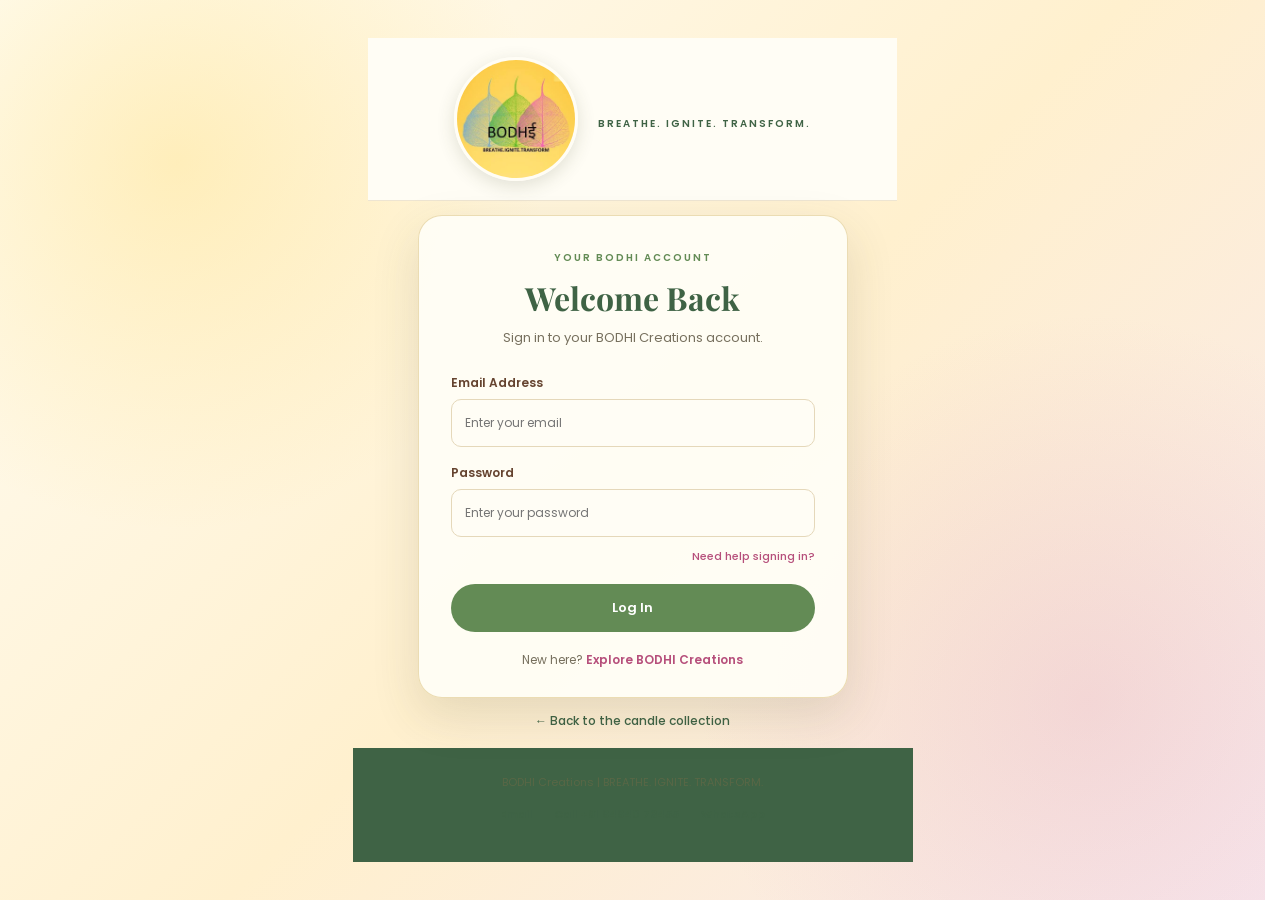
==== login.html @ fb5ff4d8 "Add BODHI Creations storefront" ====
<!DOCTYPE html>
<html lang="en">
<head>
<meta charset="UTF-8">
<meta name="viewport" content="width=device-width, initial-scale=1.0">
<title>BODHI Creations | Login</title>

<link rel="preconnect" href="https://fonts.googleapis.com">
<link rel="preconnect" href="https://fonts.gstatic.com" crossorigin>
<link href="https://fonts.googleapis.com/css2?family=Poppins:wght@400;500;600;700&family=Playfair+Display:wght@500;600;700&display=swap" rel="stylesheet">

<link rel="stylesheet" href="styles.css">
</head>

<body class="login-page">

<header class="login-header">
    <a href="index.html" class="login-brand">
        <img class="login-logo" src="media/bodhi-logo.jpeg" alt="BODHI Creations">
    </a>
    <p class="tagline">BREATHE. IGNITE. TRANSFORM.</p>
</header>

<main class="login-main">
    <form class="account-form" action="#" method="post">
        <span class="login-kicker">YOUR BODHI ACCOUNT</span>
        <h2>Welcome Back</h2>
        <p class="subtitle">Sign in to your BODHI Creations account.</p>

        <label for="email">Email Address</label>
        <input
            type="email"
            id="email"
            name="email"
            autocomplete="username"
            placeholder="Enter your email"
            required
        >

        <label for="password">Password</label>
        <input
            type="password"
            id="password"
            name="password"
            autocomplete="current-password"
            placeholder="Enter your password"
            required
        >

        <a class="forgot" href="mailto:bodhicreations333@gmail.com?subject=Password%20help">
            Need help signing in?
        </a>

        <button type="submit" class="submit-button">Log In</button>

        <p class="switch">
            New here? <a href="index.html#shop">Explore BODHI Creations</a>
        </p>
    </form>
    <a class="back-to-shop" href="index.html#shop">← Back to the candle collection</a>
</main>

<footer>
    <span>BODHI Creations | BREATHE. IGNITE. TRANSFORM.</span>
    <div class="footer-contact" aria-label="Contact BODHI Creations">
        <a href="mailto:bodhicreations333@gmail.com">Email</a>
        <a href="tel:+918484073455">Call +91 84840 73455</a>
        <a href="https://wa.me/918484073455" target="_blank" rel="noopener">WhatsApp</a>
    </div>
</footer>

</body>
</html>
---- styles.css ----
:root {
    --gold: #ffda68;
    --gold-light: #fff0b8;
    --green: #638b55;
    --green-dark: #3f6345;
    --pink: #d98eaa;
    --pink-light: #f8e2eb;
    --cream: #fffdf5;
    --brown: #65432f;
    --text: #263b2b;
}

* { box-sizing: border-box; }

html {
    scroll-behavior: smooth;
    scrollbar-gutter: stable;
}

body {
    margin: 0;
    background: #fffdf8;
    color: var(--text);
    font-family: 'Poppins', sans-serif;
}

a {
    color: inherit;
    text-decoration: none;
}

.announcement {
    background: var(--green-dark);
    color: white;
    text-align: center;
    padding: 9px;
    font-size: 10px;
    letter-spacing: 2px;
}

.announcement { animation: slide-down 0.55s ease-out both; }
header { animation: fade-up 0.65s ease-out both; }
.hero > div:first-child { animation: fade-up 0.7s 0.08s ease-out both; }
.hero-image { animation: fade-up 0.75s 0.18s ease-out both; }

header {
    background: var(--cream);
    padding: 19px 7%;
    display: flex;
    align-items: center;
    justify-content: space-between;
    gap: 20px;
    border-bottom: 1px solid #eee5d2;
}

.brand h1 {
    font-family: 'Playfair Display', serif;
    font-size: 29px;
    margin: 0;
}

.brand-logo {
    display: block;
    width: 104px;
    height: 104px;
    max-width: 32vw;
    object-fit: cover;
    object-position: center;
    border: 3px solid #fffdf5;
    border-radius: 50%;
    box-shadow: 0 3px 12px rgba(69, 73, 44, 0.16);
}

.brand {
    display: flex;
    align-items: center;
    gap: 13px;
}

.brand p {
    font-size: 10px;
    letter-spacing: 1.7px;
    color: var(--green);
    margin: 0;
}

.cart-count {
    padding: 8px 14px;
    border: 1px solid #e6d5a3;
    border-radius: 999px;
    background: var(--cream);
    color: var(--green-dark);
    font-family: inherit;
    font-size: 12px;
    white-space: nowrap;
    cursor: pointer;
    transition: background 0.2s ease, transform 0.2s ease;
}

.cart-count:hover { background: var(--gold-light); transform: translateY(-1px); }

nav {
    display: flex;
    align-items: center;
    gap: 24px;
    font-size: 13px;
}

nav a:hover { color: var(--pink); }

.account-link {
    border: 1px solid var(--green);
    border-radius: 30px;
    padding: 9px 17px;
}

.hero {
    display: grid;
    grid-template-columns: 1fr 1fr;
    align-items: center;
    gap: 35px;
    padding: 55px 8%;
    background: linear-gradient(120deg, #fff1bd, #f9e5e9);
}

.eyebrow {
    color: var(--green);
    font-size: 11px;
    font-weight: 600;
    letter-spacing: 2px;
}

.hero h2 {
    font-family: 'Playfair Display', serif;
    font-size: clamp(36px, 4vw, 53px);
    line-height: 1.15;
    margin: 15px 0;
}

.hero h2 span { color: #b76d83; }

.hero p {
    max-width: 440px;
    font-size: 13px;
    line-height: 1.9;
    color: #665a49;
}

.primary-button {
    display: inline-block;
    background: var(--green);
    color: white;
    padding: 12px 23px;
    border-radius: 5px;
    margin-top: 12px;
    font-size: 12px;
}

.primary-button:hover { background: var(--green-dark); }

.hero-image {
    min-height: 280px;
    background: radial-gradient(circle, #fffdf5, #e8c9a9);
    border-radius: 48% 48% 12px 12px;
    display: flex;
    justify-content: center;
    align-items: center;
    overflow: hidden;
}

.hero-image img {
    width: 100%;
    height: 300px;
    object-fit: cover;
}

.hero-placeholder { font-size: 100px; }

.benefits {
    display: flex;
    justify-content: center;
    flex-wrap: wrap;
    gap: 30px;
    padding: 17px;
    background: white;
    border-bottom: 1px solid #eee5d2;
    color: var(--brown);
    font-size: 11px;
}

.shop { padding: 48px 7%; }

.section-title { text-align: center; }

.section-title h2 {
    font-family: 'Playfair Display', serif;
    font-size: 34px;
    margin: 0 0 8px;
}

.section-title p {
    font-size: 12px;
    color: #827564;
    margin: 0 0 28px;
}

.filters {
    display: grid;
    grid-template-columns: 1.5fr 1fr 1fr 1fr auto;
    align-items: end;
    gap: 12px;
    max-width: 1150px;
    margin: 0 auto 25px;
    padding: 17px;
    background: var(--cream);
    border: 1px solid #eee2c5;
    border-radius: 12px;
}

.filter-group label {
    display: block;
    font-size: 11px;
    font-weight: 600;
    color: var(--brown);
    margin-bottom: 6px;
}

.filter-group input,
.filter-group select {
    width: 100%;
    height: 39px;
    padding: 8px;
    border: 1px solid #e0d5b9;
    border-radius: 6px;
    background: white;
    font-family: inherit;
    font-size: 12px;
}

.reset-button {
    height: 39px;
    padding: 0 14px;
    background: transparent;
    border: 1px solid var(--green);
    border-radius: 6px;
    color: var(--green-dark);
    cursor: pointer;
    font-family: inherit;
}

.reset-button:hover {
    background: var(--green);
    color: white;
}

.results {
    max-width: 1150px;
    margin: 0 auto 14px;
    font-size: 12px;
    color: #827564;
}

.product-grid {
    display: grid;
    grid-template-columns: repeat(4, minmax(0, 1fr));
    gap: 22px;
}

.product-card {
    min-width: 0;
    overflow: hidden;
    background: white;
    border: 1px solid #eee7da;
    border-radius: 10px;
    animation: fade-up 0.55s ease-out both;
    transition: transform .25s ease, box-shadow .25s ease;
}

.product-card:nth-child(2) { animation-delay: 0.06s; }
.product-card:nth-child(3) { animation-delay: 0.12s; }
.product-card:nth-child(4) { animation-delay: 0.18s; }
.product-card:nth-child(5) { animation-delay: 0.24s; }
.product-card:nth-child(6) { animation-delay: 0.30s; }
.product-card:nth-child(7) { animation-delay: 0.36s; }

.product-card:hover {
    transform: translateY(-3px);
    box-shadow: 0 8px 22px #3d4a3215;
}

.product-card[hidden] { display: none; }

.product-image {
    height: 205px;
    background: linear-gradient(135deg, #f8ebd3, #f5dce4);
    display: flex;
    align-items: center;
    justify-content: center;
    overflow: hidden;
}

.product-image img {
    width: 100%;
    height: 100%;
    object-fit: cover;
}

.candle-placeholder { font-size: 65px; }

.product-info { padding: 16px; }

.fragrance-tag {
    display: inline-block;
    padding: 4px 9px;
    border-radius: 20px;
    background: #edf3e8;
    color: var(--green-dark);
    font-size: 10px;
}

.product-info h3 {
    font-family: 'Playfair Display', serif;
    font-size: 19px;
    margin: 11px 0 6px;
}

.product-info p {
    font-size: 11px;
    line-height: 1.7;
    color: #827564;
    min-height: 38px;
    margin: 0 0 12px;
}

.product-bottom {
    display: flex;
    justify-content: space-between;
    align-items: center;
    gap: 8px;
}

.price {
    font-size: 16px;
    font-weight: 600;
}

.enquire-button {
    padding: 9px 12px;
    border: none;
    border-radius: 5px;
    background: var(--green);
    color: white;
    font-family: inherit;
    font-size: 11px;
    cursor: pointer;
}

.enquire-button:hover { background: var(--green-dark); }

.modal-open { overflow: hidden; }

.modal-backdrop {
    position: fixed;
    inset: 0;
    z-index: 1000;
    display: grid;
    place-items: center;
    padding: 18px;
    background: rgba(23, 31, 24, 0.68);
    animation: backdrop-in 0.2s ease-out both;
}

.modal-backdrop[hidden] { display: none; }

.enquiry-dialog {
    position: relative;
    width: min(100%, 460px);
    padding: 34px 30px 28px;
    border: 1px solid #eee2c5;
    border-radius: 24px;
    background: var(--cream);
    box-shadow: 0 18px 60px rgba(0, 0, 0, 0.25);
    text-align: center;
    animation: dialog-in 0.28s cubic-bezier(.2, .8, .2, 1) both;
}

.modal-close {
    position: absolute;
    top: 12px;
    right: 15px;
    width: 38px;
    height: 38px;
    border: 0;
    border-radius: 50%;
    background: #f3ecdc;
    color: var(--green-dark);
    font-size: 25px;
    cursor: pointer;
}

.enquiry-dialog h2 {
    margin: 10px 0 8px;
    color: var(--green-dark);
    font-family: 'Playfair Display', serif;
    font-size: 28px;
}

.modal-product {
    margin: 0 0 22px;
    color: var(--brown);
    font-size: 14px;
    font-weight: 600;
}

.contact-actions {
    display: grid;
    grid-template-columns: repeat(3, minmax(0, 1fr));
    gap: 9px;
}

.contact-button {
    display: flex;
    min-height: 48px;
    align-items: center;
    justify-content: center;
    padding: 9px 11px;
    border: 1px solid transparent;
    border-radius: 999px;
    color: white;
    font-size: 11px;
    font-weight: 600;
    line-height: 1.35;
    text-decoration: none;
}

.email-button { background: var(--green-dark); }
.phone-button { background: var(--brown); }
.whatsapp-button { background: #3f8a59; }
.contact-button:hover { filter: brightness(0.92); }

.contact-button svg {
    flex: 0 0 17px;
    width: 17px;
    height: 17px;
    fill: none;
    stroke: currentColor;
    stroke-linecap: round;
    stroke-linejoin: round;
    stroke-width: 1.8;
}

.add-cart-button {
    width: 100%;
    min-height: 48px;
    border: 0;
    border-radius: 999px;
    background: var(--gold);
    color: var(--text);
    font-family: inherit;
    font-size: 13px;
    font-weight: 700;
    cursor: pointer;
}

.add-cart-button:hover { background: #f2ca4f; }

.cart-confirmation {
    min-height: 16px;
    margin: 10px 0 0;
    color: var(--green-dark);
    font-size: 11px;
}

.cart-dialog {
    position: relative;
    width: min(100%, 560px);
    max-height: min(82vh, 680px);
    overflow-y: auto;
    padding: 34px 30px 28px;
    border: 1px solid #eee2c5;
    border-radius: 24px;
    background: var(--cream);
    box-shadow: 0 18px 60px rgba(0, 0, 0, 0.25);
    animation: dialog-in 0.28s cubic-bezier(.2, .8, .2, 1) both;
}

.cart-dialog h2 {
    margin: 8px 0 18px;
    color: var(--green-dark);
    font-family: 'Playfair Display', serif;
    font-size: 30px;
}

.cart-empty {
    padding: 20px 0;
    color: #827564;
    font-size: 13px;
}

.cart-items { display: grid; gap: 10px; }

.cart-row {
    display: flex;
    align-items: center;
    justify-content: space-between;
    gap: 14px;
    padding: 13px;
    border: 1px solid #eee7da;
    border-radius: 14px;
    background: white;
}

.cart-item-details {
    display: grid;
    gap: 4px;
    color: var(--text);
    font-size: 12px;
}

.cart-item-details span {
    color: #827564;
    font-size: 11px;
}

.cart-item-controls {
    display: flex;
    align-items: center;
    gap: 8px;
    color: var(--text);
    font-size: 12px;
}

.cart-item-controls button:not(.remove-cart-item) {
    width: 30px;
    height: 30px;
    border: 1px solid #e6d5a3;
    border-radius: 50%;
    background: var(--cream);
    color: var(--green-dark);
    font: inherit;
    font-size: 17px;
    cursor: pointer;
}

.remove-cart-item {
    padding: 5px 8px;
    border: 0;
    background: transparent;
    color: #a34d62;
    font: inherit;
    font-size: 10px;
    cursor: pointer;
}

.cart-total {
    display: flex;
    justify-content: space-between;
    margin-top: 18px;
    padding-top: 15px;
    border-top: 1px solid #e6d5a3;
    color: var(--text);
    font-size: 14px;
}

.cart-note {
    margin: 9px 0 0;
    color: #827564;
    font-size: 10px;
    line-height: 1.6;
}

.checkout-button {
    width: 100%;
    min-height: 48px;
    margin-top: 16px;
    border: 0;
    border-radius: 999px;
    background: #3f8a59;
    color: white;
    font-family: inherit;
    font-size: 13px;
    font-weight: 600;
    cursor: pointer;
    transition: filter 0.2s ease, transform 0.2s ease;
}

.checkout-button:hover:not(:disabled) { filter: brightness(0.92); transform: translateY(-1px); }
.checkout-button:disabled { opacity: 0.5; cursor: not-allowed; }

@keyframes fade-up {
    from { opacity: 0; transform: translateY(14px); }
    to { opacity: 1; transform: translateY(0); }
}

@keyframes slide-down {
    from { opacity: 0; transform: translateY(-10px); }
    to { opacity: 1; transform: translateY(0); }
}

@keyframes backdrop-in {
    from { opacity: 0; }
    to { opacity: 1; }
}

@keyframes dialog-in {
    from { opacity: 0; transform: translateY(10px) scale(.98); }
    to { opacity: 1; transform: translateY(0) scale(1); }
}

.empty-state {
    grid-column: 1 / -1;
    text-align: center;
    padding: 35px 10px;
    color: #827564;
    font-size: 13px;
}

.about {
    text-align: center;
    padding: 45px 8%;
    background: #f8e8d0;
}

.about h2 {
    font-family: 'Playfair Display', serif;
    font-size: 30px;
}

.about p {
    max-width: 650px;
    margin: auto;
    font-size: 13px;
    line-height: 1.9;
    color: #665a49;
}

footer {
    padding: 25px 15px;
    text-align: center;
    background: var(--green-dark);
    color: white;
    font-size: 11px;
}

footer p { color: #e7e4d8; }

@media (max-width: 1000px) {
    .product-grid { grid-template-columns: repeat(2, minmax(0, 1fr)); }
    .filters { grid-template-columns: repeat(2, minmax(0, 1fr)); }
}

@media (max-width: 600px) {
    header {
        flex-direction: column;
        padding: 18px;
        gap: 14px;
    }

    nav {
        justify-content: center;
        flex-wrap: wrap;
        gap: 14px;
    }

    .hero {
        grid-template-columns: 1fr;
        padding: 35px 22px;
    }

    .hero-image { min-height: 200px; }
    .hero-image img { height: 220px; }

    .shop { padding: 35px 15px; }
    .filters { grid-template-columns: 1fr 1fr; gap: 10px; }
    .product-grid { gap: 12px; }
    .product-image { height: 155px; }
    .product-info { padding: 12px; }
    .product-info h3 { font-size: 16px; }
    .product-bottom { align-items: flex-start; flex-direction: column; }
    .enquire-button { width: 100%; }
}

@media (max-width: 440px) {
    .contact-actions { grid-template-columns: 1fr; }
    .enquiry-dialog { padding: 32px 22px 22px; }
    .cart-dialog { padding: 32px 20px 22px; }
    .cart-row { align-items: flex-start; flex-direction: column; }
    .cart-item-controls { width: 100%; justify-content: flex-start; }
}

@media (prefers-reduced-motion: reduce) {
    *, *::before, *::after {
        animation-duration: 0.01ms !important;
        animation-iteration-count: 1 !important;
        scroll-behavior: auto !important;
        transition-duration: 0.01ms !important;
    }
}

@media (max-width: 360px) {
    .product-grid { grid-template-columns: 1fr; }
}

body.login-page * {
    box-sizing: border-box;
}
body.login-page {
    min-height: 100vh;
    margin: 0;
    padding: 20px;
    display: flex;
    flex-direction: column;
    align-items: center;
    justify-content: center;
    background: linear-gradient(135deg, #ffda68, #fff0b8, #f8e2eb);
    font-family: 'Poppins', sans-serif;
    color: #263b2b;
}
body.login-page header {
    text-align: center;
    margin-bottom: 20px;
}
body.login-page h1 {
    font-family: 'Playfair Display', serif;
    font-size: 32px;
    margin: 0 0 4px;
}
body.login-page .tagline {
    color: #3f6345;
    font-size: 11px;
    font-weight: 600;
    letter-spacing: 1.5px;
    margin: 0;
}
body.login-page .account-form {
    width: 100%;
    max-width: 360px;
    padding: 26px;
    background: #fff;
    border: 1px solid #f7dce7;
    border-radius: 18px;
    box-shadow: 0 6px 22px rgba(69, 73, 44, 0.12);
}
body.login-page h2 {
    font-family: 'Playfair Display', serif;
    font-size: 26px;
    color: #3f6345;
    text-align: center;
    margin: 0 0 5px;
}
body.login-page .subtitle {
    font-size: 12px;
    color: #77705e;
    text-align: center;
    margin: 0 0 22px;
}
body.login-page label {
    display: block;
    color: #65432f;
    font-size: 12px;
    font-weight: 600;
    margin-bottom: 5px;
}
body.login-page input {
    display: block;
    width: 100%;
    height: 40px;
    padding: 9px 11px;
    margin-bottom: 17px;
    border: 1px solid #e6d5a3;
    border-radius: 8px;
    background: #fffdf5;
    font-family: 'Poppins', sans-serif;
    font-size: 12px;
}
body.login-page input:focus {
    outline: 2px solid rgba(99, 139, 85, 0.15);
    border-color: #638b55;
}
body.login-page .forgot {
    display: block;
    text-align: right;
    color: #b64f7b;
    font-size: 11px;
    text-decoration: none;
    margin: -7px 0 16px;
}
body.login-page .submit-button {
    width: 100%;
    padding: 12px;
    border: none;
    border-radius: 8px;
    background: #638b55;
    color: white;
    font-family: 'Poppins', sans-serif;
    font-size: 13px;
    font-weight: 600;
    cursor: pointer;
}
body.login-page .submit-button:hover {
    background: #3f6345;
}
body.login-page .switch {
    text-align: center;
    font-size: 11px;
    margin: 17px 0 0;
}
body.login-page a {
    color: #b64f7b;
    font-weight: 600;
    text-decoration: none;
}
body.login-page a:hover {
    text-decoration: underline;
}
body.login-page footer {
    text-align: center;
    color: #596746;
    font-size: 11px;
    margin-top: 18px;
}
@media (max-width: 420px) {
    body.login-page h1 {
        font-size: 28px;
    }
    body.login-page .account-form {
        padding: 22px 20px;
    }
}

    body.login-page .login-brand {
        color: inherit;
    }

    body.login-page .login-logo {
        display: block;
        width: 148px;
        height: 148px;
        max-width: 70vw;
        object-fit: cover;
        object-position: center;
        border: 4px solid #fffdf5;
        border-radius: 50%;
        box-shadow: 0 5px 18px rgba(69, 73, 44, 0.16);
        margin: 0 auto;
    }

body.storefront .footer-contact,
body.login-page .footer-contact {
    display: flex;
    justify-content: center;
    flex-wrap: wrap;
    gap: 9px 22px;
    margin: 13px 0;
}

body.storefront .footer-contact a {
    color: #fffdf5;
    text-decoration: none;
}

body.login-page .footer-contact a {
    color: var(--green-dark);
    text-decoration: none;
}

body.storefront .footer-contact a:hover,
body.login-page .footer-contact a:hover {
    text-decoration: underline;
}

body.login-page {
    gap: 14px;
    padding: 34px 20px;
    background:
        radial-gradient(circle at 14% 18%, rgba(255, 218, 104, 0.36), transparent 28%),
        radial-gradient(circle at 86% 78%, rgba(217, 142, 170, 0.22), transparent 30%),
        linear-gradient(135deg, #fffdf5, #fff0ce 52%, #f8e8ed);
}

body.login-page .login-header {
    margin: 0;
}

body.login-page .login-logo {
    width: 124px;
    height: 124px;
    border-width: 3px;
}

body.login-page .tagline {
    margin-top: 10px;
    color: var(--green-dark);
    font-size: 10px;
    letter-spacing: 2px;
}

body.login-page .login-main {
    display: grid;
    justify-items: center;
    gap: 14px;
    width: min(100%, 430px);
}

body.login-page .account-form {
    max-width: none;
    padding: 34px 32px 28px;
    border: 1px solid rgba(230, 213, 163, 0.8);
    border-radius: 24px;
    background: rgba(255, 253, 245, 0.96);
    box-shadow: 0 18px 48px rgba(69, 73, 44, 0.14);
    animation: fade-up 0.65s 0.08s ease-out both;
}

body.login-page .login-kicker {
    display: block;
    margin-bottom: 10px;
    color: var(--green);
    font-size: 10px;
    font-weight: 600;
    letter-spacing: 2px;
    text-align: center;
}

body.login-page .account-form h2 {
    margin-bottom: 8px;
    font-size: 32px;
}

body.login-page .subtitle {
    margin-bottom: 25px;
    font-size: 13px;
    line-height: 1.7;
}

body.login-page label {
    margin-bottom: 7px;
}

body.login-page input {
    height: 48px;
    padding: 11px 13px;
    border-color: #e5d8ba;
    border-radius: 10px;
    transition: border-color 0.2s ease, box-shadow 0.2s ease;
}

body.login-page input:focus {
    outline: none;
    border-color: var(--green);
    box-shadow: 0 0 0 4px rgba(99, 139, 85, 0.13);
}

body.login-page .forgot {
    margin: -6px 0 19px;
    font-weight: 500;
}

body.login-page .submit-button {
    min-height: 48px;
    border-radius: 999px;
    transition: background 0.2s ease, transform 0.2s ease;
}

body.login-page .submit-button:hover {
    background: var(--green-dark);
    transform: translateY(-1px);
}

body.login-page .switch {
    margin-top: 19px;
    color: #77705e;
    font-size: 12px;
}

body.login-page .back-to-shop {
    color: var(--green-dark);
    font-size: 12px;
    font-weight: 500;
    text-decoration: none;
}

body.login-page .back-to-shop:hover { text-decoration: underline; }

body.login-page footer {
    width: min(100%, 560px);
    margin-top: 4px;
    color: #596746;
    font-size: 11px;
    line-height: 1.7;
}

@media (max-width: 420px) {
    body.login-page { padding: 24px 16px; }
    body.login-page .account-form { padding: 29px 22px 24px; }
    body.login-page .account-form h2 { font-size: 29px; }
}
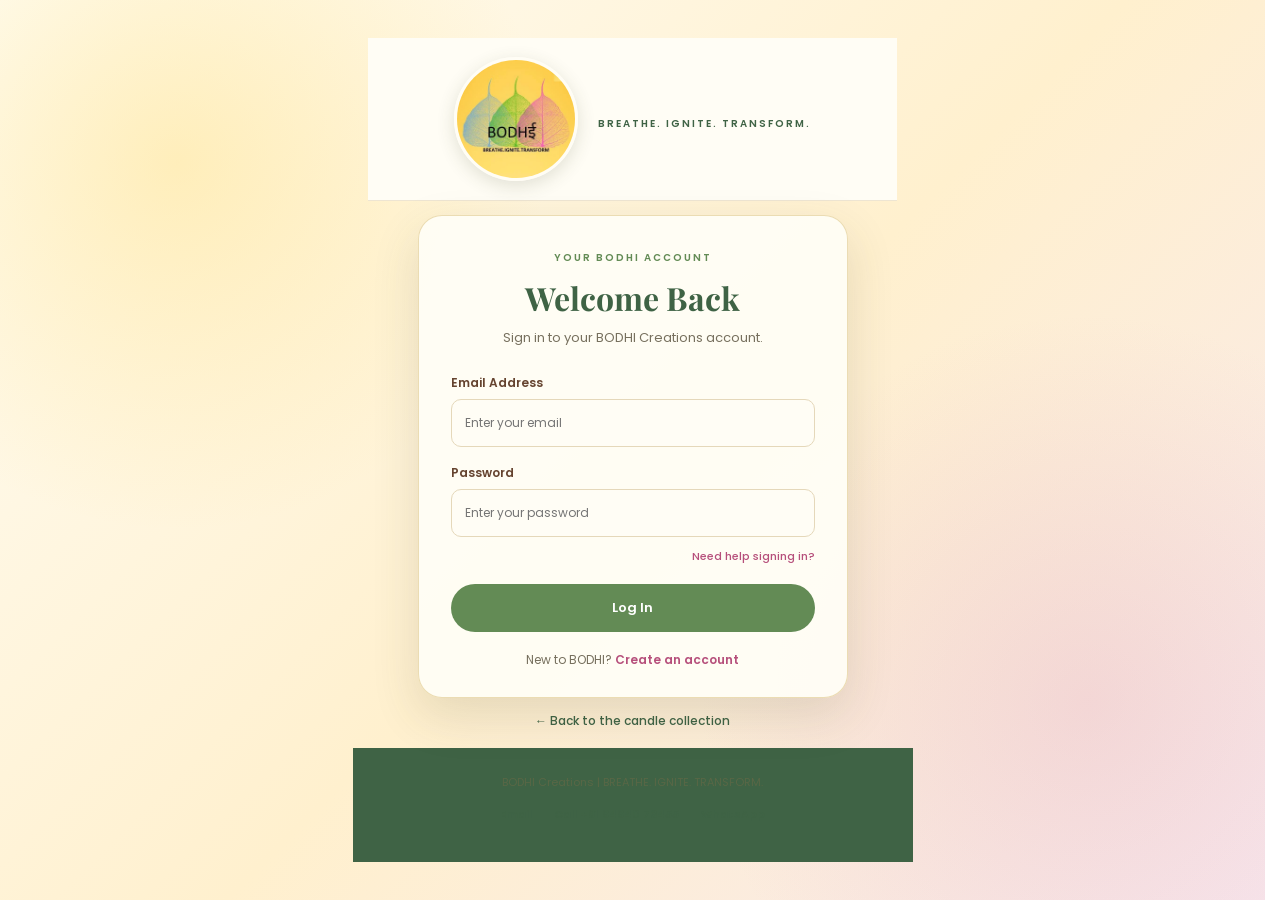
==== commit e4b3524d: "Add signup page and refine account layout" ====
--- a/login.html
+++ b/login.html
@@ -55,7 +55,7 @@
         <button type="submit" class="submit-button">Log In</button>
 
         <p class="switch">
-            New here? <a href="index.html#shop">Explore BODHI Creations</a>
+            New to BODHI? <a href="signup.html">Create an account</a>
         </p>
     </form>
     <a class="back-to-shop" href="index.html#shop">← Back to the candle collection</a>
--- a/styles.css
+++ b/styles.css
@@ -113,6 +113,15 @@
     border-radius: 30px;
     padding: 9px 17px;
 }
+
+.signup-nav-link {
+    padding: 9px 15px;
+    border-radius: 30px;
+    background: var(--green);
+    color: white;
+}
+
+.signup-nav-link:hover { background: var(--green-dark); color: white; }
 
 .hero {
     display: grid;
@@ -374,8 +383,10 @@
 
 .enquiry-dialog {
     position: relative;
-    width: min(100%, 460px);
-    padding: 34px 30px 28px;
+    width: min(100%, 430px);
+    max-height: calc(100vh - 36px);
+    overflow-y: auto;
+    padding: 38px 30px 30px;
     border: 1px solid #eee2c5;
     border-radius: 24px;
     background: var(--cream);
@@ -399,14 +410,15 @@
 }
 
 .enquiry-dialog h2 {
-    margin: 10px 0 8px;
+    margin: 8px 20px 10px;
     color: var(--green-dark);
     font-family: 'Playfair Display', serif;
     font-size: 28px;
+    line-height: 1.2;
 }
 
 .modal-product {
-    margin: 0 0 22px;
+    margin: 0 0 20px;
     color: var(--brown);
     font-size: 14px;
     font-weight: 600;
@@ -414,16 +426,18 @@
 
 .contact-actions {
     display: grid;
-    grid-template-columns: repeat(3, minmax(0, 1fr));
-    gap: 9px;
+    grid-template-columns: 1fr;
+    gap: 10px;
+    width: 100%;
 }
 
 .contact-button {
     display: flex;
-    min-height: 48px;
+    min-height: 50px;
     align-items: center;
     justify-content: center;
-    padding: 9px 11px;
+    gap: 9px;
+    padding: 11px 16px;
     border: 1px solid transparent;
     border-radius: 999px;
     color: white;
@@ -452,6 +466,7 @@
 .add-cart-button {
     width: 100%;
     min-height: 48px;
+    margin-top: 20px;
     border: 0;
     border-radius: 999px;
     background: var(--gold);
@@ -465,7 +480,6 @@
 .add-cart-button:hover { background: #f2ca4f; }
 
 .cart-confirmation {
-    min-height: 16px;
     margin: 10px 0 0;
     color: var(--green-dark);
     font-size: 11px;
@@ -681,8 +695,7 @@
 }
 
 @media (max-width: 440px) {
-    .contact-actions { grid-template-columns: 1fr; }
-    .enquiry-dialog { padding: 32px 22px 22px; }
+    .enquiry-dialog { padding: 36px 22px 24px; }
     .cart-dialog { padding: 32px 20px 22px; }
     .cart-row { align-items: flex-start; flex-direction: column; }
     .cart-item-controls { width: 100%; justify-content: flex-start; }
@@ -995,3 +1008,44 @@
     body.login-page .account-form { padding: 29px 22px 24px; }
     body.login-page .account-form h2 { font-size: 29px; }
 }
+
+body.signup-page {
+    justify-content: flex-start;
+    gap: 12px;
+}
+
+body.signup-page .login-logo {
+    width: 104px;
+    height: 104px;
+}
+
+body.signup-page .login-main {
+    width: min(100%, 520px);
+}
+
+body.signup-page .signup-form {
+    width: 100%;
+    padding: 30px 34px 26px;
+}
+
+body.signup-page .signup-form .subtitle {
+    margin-bottom: 22px;
+}
+
+body.signup-page .signup-fields {
+    display: grid;
+    grid-template-columns: repeat(2, minmax(0, 1fr));
+    column-gap: 16px;
+}
+
+body.signup-page .signup-field { min-width: 0; }
+body.signup-page .signup-field-wide { grid-column: 1 / -1; }
+body.signup-page .signup-dob-field { justify-self: center; width: 100%; }
+body.signup-page .signup-field input { margin-bottom: 14px; }
+body.signup-page .signup-form .submit-button { margin-top: 7px; }
+
+@media (max-width: 520px) {
+    body.signup-page .signup-form { padding: 26px 22px 23px; }
+    body.signup-page .signup-fields { grid-template-columns: 1fr; }
+    body.signup-page .signup-field-wide { grid-column: auto; }
+}
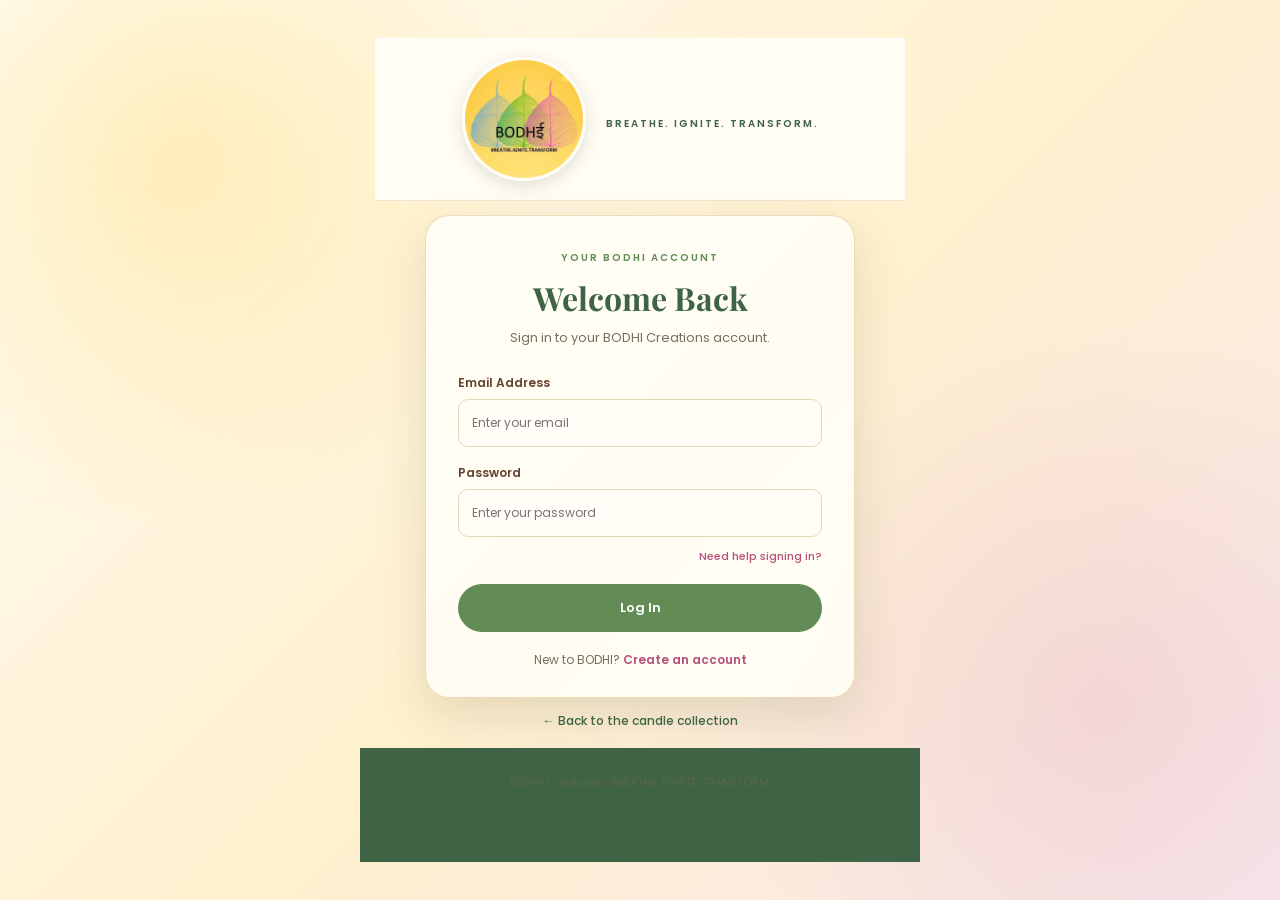
==== commit 243b549a: "Add files via upload" ====
--- a/login.html
+++ b/login.html
@@ -1,74 +1,74 @@
-
-<!DOCTYPE html>
-<html lang="en">
-<head>
-<meta charset="UTF-8">
-<meta name="viewport" content="width=device-width, initial-scale=1.0">
-<title>BODHI Creations | Login</title>
-
-<link rel="preconnect" href="https://fonts.googleapis.com">
-<link rel="preconnect" href="https://fonts.gstatic.com" crossorigin>
-<link href="https://fonts.googleapis.com/css2?family=Poppins:wght@400;500;600;700&family=Playfair+Display:wght@500;600;700&display=swap" rel="stylesheet">
-
-<link rel="stylesheet" href="styles.css">
-</head>
-
-<body class="login-page">
-
-<header class="login-header">
-    <a href="index.html" class="login-brand">
-        <img class="login-logo" src="media/bodhi-logo.jpeg" alt="BODHI Creations">
-    </a>
-    <p class="tagline">BREATHE. IGNITE. TRANSFORM.</p>
-</header>
-
-<main class="login-main">
-    <form class="account-form" action="#" method="post">
-        <span class="login-kicker">YOUR BODHI ACCOUNT</span>
-        <h2>Welcome Back</h2>
-        <p class="subtitle">Sign in to your BODHI Creations account.</p>
-
-        <label for="email">Email Address</label>
-        <input
-            type="email"
-            id="email"
-            name="email"
-            autocomplete="username"
-            placeholder="Enter your email"
-            required
-        >
-
-        <label for="password">Password</label>
-        <input
-            type="password"
-            id="password"
-            name="password"
-            autocomplete="current-password"
-            placeholder="Enter your password"
-            required
-        >
-
-        <a class="forgot" href="mailto:bodhicreations333@gmail.com?subject=Password%20help">
-            Need help signing in?
-        </a>
-
-        <button type="submit" class="submit-button">Log In</button>
-
-        <p class="switch">
-            New to BODHI? <a href="signup.html">Create an account</a>
-        </p>
-    </form>
-    <a class="back-to-shop" href="index.html#shop">← Back to the candle collection</a>
-</main>
-
-<footer>
-    <span>BODHI Creations | BREATHE. IGNITE. TRANSFORM.</span>
-    <div class="footer-contact" aria-label="Contact BODHI Creations">
-        <a href="mailto:bodhicreations333@gmail.com">Email</a>
-        <a href="tel:+918484073455">Call +91 84840 73455</a>
-        <a href="https://wa.me/918484073455" target="_blank" rel="noopener">WhatsApp</a>
-    </div>
-</footer>
-
-</body>
-</html>
+
+<!DOCTYPE html>
+<html lang="en">
+<head>
+<meta charset="UTF-8">
+<meta name="viewport" content="width=device-width, initial-scale=1.0">
+<title>BODHI Creations | Login</title>
+
+<link rel="preconnect" href="https://fonts.googleapis.com">
+<link rel="preconnect" href="https://fonts.gstatic.com" crossorigin>
+<link href="https://fonts.googleapis.com/css2?family=Poppins:wght@400;500;600;700&family=Playfair+Display:wght@500;600;700&display=swap" rel="stylesheet">
+
+<link rel="stylesheet" href="styles.css">
+</head>
+
+<body class="login-page">
+
+<header class="login-header">
+    <a href="index.html" class="login-brand">
+        <img class="login-logo" src="media/bodhi-logo.jpeg" alt="BODHI Creations">
+    </a>
+    <p class="tagline">BREATHE. IGNITE. TRANSFORM.</p>
+</header>
+
+<main class="login-main">
+    <form class="account-form" action="#" method="post">
+        <span class="login-kicker">YOUR BODHI ACCOUNT</span>
+        <h2>Welcome Back</h2>
+        <p class="subtitle">Sign in to your BODHI Creations account.</p>
+
+        <label for="email">Email Address</label>
+        <input
+            type="email"
+            id="email"
+            name="email"
+            autocomplete="username"
+            placeholder="Enter your email"
+            required
+        >
+
+        <label for="password">Password</label>
+        <input
+            type="password"
+            id="password"
+            name="password"
+            autocomplete="current-password"
+            placeholder="Enter your password"
+            required
+        >
+
+        <a class="forgot" href="mailto:bodhicreations333@gmail.com?subject=Password%20help">
+            Need help signing in?
+        </a>
+
+        <button type="submit" class="submit-button">Log In</button>
+
+        <p class="switch">
+            New to BODHI? <a href="signup.html">Create an account</a>
+        </p>
+    </form>
+    <a class="back-to-shop" href="index.html#shop">← Back to the candle collection</a>
+</main>
+
+<footer>
+    <span>BODHI Creations | BREATHE. IGNITE. TRANSFORM.</span>
+    <div class="footer-contact" aria-label="Contact BODHI Creations">
+        <a href="mailto:bodhicreations333@gmail.com">Email</a>
+        <a href="tel:+918484073455">Call +91 84840 73455</a>
+        <a href="https://wa.me/918484073455" target="_blank" rel="noopener">WhatsApp</a>
+    </div>
+</footer>
+
+</body>
+</html>
--- a/styles.css
+++ b/styles.css
@@ -1,4 +1,4 @@
-:root {
+:root{
     --gold: #ffda68;
     --gold-light: #fff0b8;
     --green: #638b55;
@@ -10,26 +10,25 @@
     --text: #263b2b;
 }
 
-* { box-sizing: border-box; }
-
-html {
+*{ box-sizing: border-box; }
+
+html{
     scroll-behavior: smooth;
-    scrollbar-gutter: stable;
-}
-
-body {
+}
+
+body{
     margin: 0;
     background: #fffdf8;
     color: var(--text);
     font-family: 'Poppins', sans-serif;
 }
 
-a {
+a{
     color: inherit;
     text-decoration: none;
 }
 
-.announcement {
+.announcement{
     background: var(--green-dark);
     color: white;
     text-align: center;
@@ -38,12 +37,12 @@
     letter-spacing: 2px;
 }
 
-.announcement { animation: slide-down 0.55s ease-out both; }
-header { animation: fade-up 0.65s ease-out both; }
-.hero > div:first-child { animation: fade-up 0.7s 0.08s ease-out both; }
-.hero-image { animation: fade-up 0.75s 0.18s ease-out both; }
-
-header {
+
+
+
+
+
+header{
     background: var(--cream);
     padding: 19px 7%;
     display: flex;
@@ -53,13 +52,13 @@
     border-bottom: 1px solid #eee5d2;
 }
 
-.brand h1 {
+.brand h1{
     font-family: 'Playfair Display', serif;
     font-size: 29px;
     margin: 0;
 }
 
-.brand-logo {
+.brand-logo{
     display: block;
     width: 104px;
     height: 104px;
@@ -71,59 +70,48 @@
     box-shadow: 0 3px 12px rgba(69, 73, 44, 0.16);
 }
 
-.brand {
+.brand{
     display: flex;
     align-items: center;
     gap: 13px;
 }
 
-.brand p {
+.brand p{
     font-size: 10px;
     letter-spacing: 1.7px;
     color: var(--green);
     margin: 0;
 }
 
-.cart-count {
-    padding: 8px 14px;
-    border: 1px solid #e6d5a3;
-    border-radius: 999px;
-    background: var(--cream);
-    color: var(--green-dark);
-    font-family: inherit;
-    font-size: 12px;
-    white-space: nowrap;
-    cursor: pointer;
-    transition: background 0.2s ease, transform 0.2s ease;
-}
-
-.cart-count:hover { background: var(--gold-light); transform: translateY(-1px); }
-
-nav {
+
+
+
+
+nav{
     display: flex;
     align-items: center;
     gap: 24px;
     font-size: 13px;
 }
 
-nav a:hover { color: var(--pink); }
-
-.account-link {
+nav a:hover{ color: var(--pink); }
+
+.account-link{
     border: 1px solid var(--green);
     border-radius: 30px;
     padding: 9px 17px;
 }
 
-.signup-nav-link {
+.signup-nav-link{
     padding: 9px 15px;
     border-radius: 30px;
     background: var(--green);
     color: white;
 }
 
-.signup-nav-link:hover { background: var(--green-dark); color: white; }
-
-.hero {
+.signup-nav-link:hover{ background: var(--green-dark); color: white; }
+
+.hero{
     display: grid;
     grid-template-columns: 1fr 1fr;
     align-items: center;
@@ -132,30 +120,30 @@
     background: linear-gradient(120deg, #fff1bd, #f9e5e9);
 }
 
-.eyebrow {
+.eyebrow{
     color: var(--green);
     font-size: 11px;
     font-weight: 600;
     letter-spacing: 2px;
 }
 
-.hero h2 {
+.hero h2{
     font-family: 'Playfair Display', serif;
     font-size: clamp(36px, 4vw, 53px);
     line-height: 1.15;
     margin: 15px 0;
 }
 
-.hero h2 span { color: #b76d83; }
-
-.hero p {
+.hero h2 span{ color: #b76d83; }
+
+.hero p{
     max-width: 440px;
     font-size: 13px;
     line-height: 1.9;
     color: #665a49;
 }
 
-.primary-button {
+.primary-button{
     display: inline-block;
     background: var(--green);
     color: white;
@@ -165,9 +153,9 @@
     font-size: 12px;
 }
 
-.primary-button:hover { background: var(--green-dark); }
-
-.hero-image {
+.primary-button:hover{ background: var(--green-dark); }
+
+.hero-image{
     min-height: 280px;
     background: radial-gradient(circle, #fffdf5, #e8c9a9);
     border-radius: 48% 48% 12px 12px;
@@ -177,15 +165,15 @@
     overflow: hidden;
 }
 
-.hero-image img {
+.hero-image img{
     width: 100%;
     height: 300px;
     object-fit: cover;
 }
 
-.hero-placeholder { font-size: 100px; }
-
-.benefits {
+.hero-placeholder{ font-size: 100px; }
+
+.benefits{
     display: flex;
     justify-content: center;
     flex-wrap: wrap;
@@ -197,23 +185,23 @@
     font-size: 11px;
 }
 
-.shop { padding: 48px 7%; }
-
-.section-title { text-align: center; }
-
-.section-title h2 {
+.shop{ padding: 48px 7%; }
+
+.section-title{ text-align: center; }
+
+.section-title h2{
     font-family: 'Playfair Display', serif;
     font-size: 34px;
     margin: 0 0 8px;
 }
 
-.section-title p {
+.section-title p{
     font-size: 12px;
     color: #827564;
     margin: 0 0 28px;
 }
 
-.filters {
+.filters{
     display: grid;
     grid-template-columns: 1.5fr 1fr 1fr 1fr auto;
     align-items: end;
@@ -226,7 +214,7 @@
     border-radius: 12px;
 }
 
-.filter-group label {
+.filter-group label{
     display: block;
     font-size: 11px;
     font-weight: 600;
@@ -235,7 +223,7 @@
 }
 
 .filter-group input,
-.filter-group select {
+.filter-group select{
     width: 100%;
     height: 39px;
     padding: 8px;
@@ -246,7 +234,7 @@
     font-size: 12px;
 }
 
-.reset-button {
+.reset-button{
     height: 39px;
     padding: 0 14px;
     background: transparent;
@@ -257,49 +245,46 @@
     font-family: inherit;
 }
 
-.reset-button:hover {
+.reset-button:hover{
     background: var(--green);
     color: white;
 }
 
-.results {
+.results{
     max-width: 1150px;
     margin: 0 auto 14px;
     font-size: 12px;
     color: #827564;
 }
 
-.product-grid {
+.product-grid{
     display: grid;
     grid-template-columns: repeat(4, minmax(0, 1fr));
     gap: 22px;
 }
 
-.product-card {
+.product-card{
     min-width: 0;
     overflow: hidden;
     background: white;
     border: 1px solid #eee7da;
     border-radius: 10px;
-    animation: fade-up 0.55s ease-out both;
-    transition: transform .25s ease, box-shadow .25s ease;
-}
-
-.product-card:nth-child(2) { animation-delay: 0.06s; }
-.product-card:nth-child(3) { animation-delay: 0.12s; }
-.product-card:nth-child(4) { animation-delay: 0.18s; }
-.product-card:nth-child(5) { animation-delay: 0.24s; }
-.product-card:nth-child(6) { animation-delay: 0.30s; }
-.product-card:nth-child(7) { animation-delay: 0.36s; }
-
-.product-card:hover {
-    transform: translateY(-3px);
-    box-shadow: 0 8px 22px #3d4a3215;
-}
-
-.product-card[hidden] { display: none; }
-
-.product-image {
+}
+
+
+
+
+
+
+
+
+.product-card:hover{
+    box-shadow: 0 4px 12px #3d4a3215;
+}
+
+.product-card[hidden]{ display: none; }
+
+.product-image{
     height: 205px;
     background: linear-gradient(135deg, #f8ebd3, #f5dce4);
     display: flex;
@@ -308,17 +293,17 @@
     overflow: hidden;
 }
 
-.product-image img {
+.product-image img{
     width: 100%;
     height: 100%;
     object-fit: cover;
 }
 
-.candle-placeholder { font-size: 65px; }
-
-.product-info { padding: 16px; }
-
-.fragrance-tag {
+.candle-placeholder{ font-size: 65px; }
+
+.product-info{ padding: 16px; }
+
+.fragrance-tag{
     display: inline-block;
     padding: 4px 9px;
     border-radius: 20px;
@@ -327,13 +312,13 @@
     font-size: 10px;
 }
 
-.product-info h3 {
+.product-info h3{
     font-family: 'Playfair Display', serif;
     font-size: 19px;
     margin: 11px 0 6px;
 }
 
-.product-info p {
+.product-info p{
     font-size: 11px;
     line-height: 1.7;
     color: #827564;
@@ -341,19 +326,19 @@
     margin: 0 0 12px;
 }
 
-.product-bottom {
+.product-bottom{
     display: flex;
     justify-content: space-between;
     align-items: center;
     gap: 8px;
 }
 
-.price {
+.price{
     font-size: 16px;
     font-weight: 600;
 }
 
-.enquire-button {
+.enquire-button{
     padding: 9px 12px;
     border: none;
     border-radius: 5px;
@@ -364,264 +349,75 @@
     cursor: pointer;
 }
 
-.enquire-button:hover { background: var(--green-dark); }
-
-.modal-open { overflow: hidden; }
-
-.modal-backdrop {
-    position: fixed;
-    inset: 0;
-    z-index: 1000;
-    display: grid;
-    place-items: center;
-    padding: 18px;
-    background: rgba(23, 31, 24, 0.68);
-    animation: backdrop-in 0.2s ease-out both;
-}
-
-.modal-backdrop[hidden] { display: none; }
-
-.enquiry-dialog {
-    position: relative;
-    width: min(100%, 430px);
-    max-height: calc(100vh - 36px);
-    overflow-y: auto;
-    padding: 38px 30px 30px;
-    border: 1px solid #eee2c5;
-    border-radius: 24px;
-    background: var(--cream);
-    box-shadow: 0 18px 60px rgba(0, 0, 0, 0.25);
-    text-align: center;
-    animation: dialog-in 0.28s cubic-bezier(.2, .8, .2, 1) both;
-}
-
-.modal-close {
-    position: absolute;
-    top: 12px;
-    right: 15px;
-    width: 38px;
-    height: 38px;
-    border: 0;
-    border-radius: 50%;
-    background: #f3ecdc;
-    color: var(--green-dark);
-    font-size: 25px;
-    cursor: pointer;
-}
-
-.enquiry-dialog h2 {
-    margin: 8px 20px 10px;
-    color: var(--green-dark);
-    font-family: 'Playfair Display', serif;
-    font-size: 28px;
-    line-height: 1.2;
-}
-
-.modal-product {
-    margin: 0 0 20px;
-    color: var(--brown);
-    font-size: 14px;
-    font-weight: 600;
-}
-
-.contact-actions {
-    display: grid;
-    grid-template-columns: 1fr;
-    gap: 10px;
-    width: 100%;
-}
-
-.contact-button {
-    display: flex;
-    min-height: 50px;
-    align-items: center;
-    justify-content: center;
-    gap: 9px;
-    padding: 11px 16px;
-    border: 1px solid transparent;
-    border-radius: 999px;
-    color: white;
-    font-size: 11px;
-    font-weight: 600;
-    line-height: 1.35;
-    text-decoration: none;
-}
-
-.email-button { background: var(--green-dark); }
-.phone-button { background: var(--brown); }
-.whatsapp-button { background: #3f8a59; }
-.contact-button:hover { filter: brightness(0.92); }
-
-.contact-button svg {
-    flex: 0 0 17px;
-    width: 17px;
-    height: 17px;
-    fill: none;
-    stroke: currentColor;
-    stroke-linecap: round;
-    stroke-linejoin: round;
-    stroke-width: 1.8;
-}
-
-.add-cart-button {
-    width: 100%;
-    min-height: 48px;
-    margin-top: 20px;
-    border: 0;
-    border-radius: 999px;
-    background: var(--gold);
-    color: var(--text);
-    font-family: inherit;
-    font-size: 13px;
-    font-weight: 700;
-    cursor: pointer;
-}
-
-.add-cart-button:hover { background: #f2ca4f; }
-
-.cart-confirmation {
-    margin: 10px 0 0;
-    color: var(--green-dark);
-    font-size: 11px;
-}
-
-.cart-dialog {
-    position: relative;
-    width: min(100%, 560px);
-    max-height: min(82vh, 680px);
-    overflow-y: auto;
-    padding: 34px 30px 28px;
-    border: 1px solid #eee2c5;
-    border-radius: 24px;
-    background: var(--cream);
-    box-shadow: 0 18px 60px rgba(0, 0, 0, 0.25);
-    animation: dialog-in 0.28s cubic-bezier(.2, .8, .2, 1) both;
-}
-
-.cart-dialog h2 {
-    margin: 8px 0 18px;
-    color: var(--green-dark);
-    font-family: 'Playfair Display', serif;
-    font-size: 30px;
-}
-
-.cart-empty {
-    padding: 20px 0;
-    color: #827564;
-    font-size: 13px;
-}
-
-.cart-items { display: grid; gap: 10px; }
-
-.cart-row {
-    display: flex;
-    align-items: center;
-    justify-content: space-between;
-    gap: 14px;
-    padding: 13px;
-    border: 1px solid #eee7da;
-    border-radius: 14px;
-    background: white;
-}
-
-.cart-item-details {
-    display: grid;
-    gap: 4px;
-    color: var(--text);
-    font-size: 12px;
-}
-
-.cart-item-details span {
-    color: #827564;
-    font-size: 11px;
-}
-
-.cart-item-controls {
-    display: flex;
-    align-items: center;
-    gap: 8px;
-    color: var(--text);
-    font-size: 12px;
-}
-
-.cart-item-controls button:not(.remove-cart-item) {
-    width: 30px;
-    height: 30px;
-    border: 1px solid #e6d5a3;
-    border-radius: 50%;
-    background: var(--cream);
-    color: var(--green-dark);
-    font: inherit;
-    font-size: 17px;
-    cursor: pointer;
-}
-
-.remove-cart-item {
-    padding: 5px 8px;
-    border: 0;
-    background: transparent;
-    color: #a34d62;
-    font: inherit;
-    font-size: 10px;
-    cursor: pointer;
-}
-
-.cart-total {
-    display: flex;
-    justify-content: space-between;
-    margin-top: 18px;
-    padding-top: 15px;
-    border-top: 1px solid #e6d5a3;
-    color: var(--text);
-    font-size: 14px;
-}
-
-.cart-note {
-    margin: 9px 0 0;
-    color: #827564;
-    font-size: 10px;
-    line-height: 1.6;
-}
-
-.checkout-button {
-    width: 100%;
-    min-height: 48px;
-    margin-top: 16px;
-    border: 0;
-    border-radius: 999px;
-    background: #3f8a59;
-    color: white;
-    font-family: inherit;
-    font-size: 13px;
-    font-weight: 600;
-    cursor: pointer;
-    transition: filter 0.2s ease, transform 0.2s ease;
-}
-
-.checkout-button:hover:not(:disabled) { filter: brightness(0.92); transform: translateY(-1px); }
-.checkout-button:disabled { opacity: 0.5; cursor: not-allowed; }
-
-@keyframes fade-up {
-    from { opacity: 0; transform: translateY(14px); }
-    to { opacity: 1; transform: translateY(0); }
-}
-
-@keyframes slide-down {
-    from { opacity: 0; transform: translateY(-10px); }
-    to { opacity: 1; transform: translateY(0); }
-}
-
-@keyframes backdrop-in {
-    from { opacity: 0; }
-    to { opacity: 1; }
-}
-
-@keyframes dialog-in {
-    from { opacity: 0; transform: translateY(10px) scale(.98); }
-    to { opacity: 1; transform: translateY(0) scale(1); }
-}
-
-.empty-state {
+.enquire-button:hover{ background: var(--green-dark); }
+
+
+
+
+
+
+
+
+
+
+
+
+
+
+
+
+
+
+
+
+
+
+
+
+
+
+
+
+
+
+
+
+
+
+
+
+
+
+
+
+
+
+
+
+
+
+
+
+
+
+
+
+
+
+
+
+
+
+
+
+
+
+
+
+
+
+
+.empty-state{
     grid-column: 1 / -1;
     text-align: center;
     padding: 35px 10px;
@@ -629,18 +425,18 @@
     font-size: 13px;
 }
 
-.about {
+.about{
     text-align: center;
     padding: 45px 8%;
     background: #f8e8d0;
 }
 
-.about h2 {
+.about h2{
     font-family: 'Playfair Display', serif;
     font-size: 30px;
 }
 
-.about p {
+.about p{
     max-width: 650px;
     margin: auto;
     font-size: 13px;
@@ -648,7 +444,7 @@
     color: #665a49;
 }
 
-footer {
+footer{
     padding: 25px 15px;
     text-align: center;
     background: var(--green-dark);
@@ -656,68 +452,56 @@
     font-size: 11px;
 }
 
-footer p { color: #e7e4d8; }
-
-@media (max-width: 1000px) {
-    .product-grid { grid-template-columns: repeat(2, minmax(0, 1fr)); }
-    .filters { grid-template-columns: repeat(2, minmax(0, 1fr)); }
-}
-
-@media (max-width: 600px) {
-    header {
+footer p{ color: #e7e4d8; }
+
+@media (max-width: 1000px){
+    .product-grid{ grid-template-columns: repeat(2, minmax(0, 1fr)); }
+    .filters{ grid-template-columns: repeat(2, minmax(0, 1fr)); }
+}
+
+@media (max-width: 600px){
+    header{
         flex-direction: column;
         padding: 18px;
         gap: 14px;
     }
 
-    nav {
+    nav{
         justify-content: center;
         flex-wrap: wrap;
         gap: 14px;
     }
 
-    .hero {
+    .hero{
         grid-template-columns: 1fr;
         padding: 35px 22px;
     }
 
-    .hero-image { min-height: 200px; }
-    .hero-image img { height: 220px; }
-
-    .shop { padding: 35px 15px; }
-    .filters { grid-template-columns: 1fr 1fr; gap: 10px; }
-    .product-grid { gap: 12px; }
-    .product-image { height: 155px; }
-    .product-info { padding: 12px; }
-    .product-info h3 { font-size: 16px; }
-    .product-bottom { align-items: flex-start; flex-direction: column; }
-    .enquire-button { width: 100%; }
-}
-
-@media (max-width: 440px) {
-    .enquiry-dialog { padding: 36px 22px 24px; }
-    .cart-dialog { padding: 32px 20px 22px; }
-    .cart-row { align-items: flex-start; flex-direction: column; }
-    .cart-item-controls { width: 100%; justify-content: flex-start; }
-}
-
-@media (prefers-reduced-motion: reduce) {
-    *, *::before, *::after {
-        animation-duration: 0.01ms !important;
-        animation-iteration-count: 1 !important;
-        scroll-behavior: auto !important;
-        transition-duration: 0.01ms !important;
-    }
-}
-
-@media (max-width: 360px) {
-    .product-grid { grid-template-columns: 1fr; }
-}
-
-body.login-page * {
+    .hero-image{ min-height: 200px; }
+    .hero-image img{ height: 220px; }
+
+    .shop{ padding: 35px 15px; }
+    .filters{ grid-template-columns: 1fr 1fr; gap: 10px; }
+    .product-grid{ gap: 12px; }
+    .product-image{ height: 155px; }
+    .product-info{ padding: 12px; }
+    .product-info h3{ font-size: 16px; }
+    .product-bottom{ align-items: flex-start; flex-direction: column; }
+    .enquire-button{ width: 100%; }
+}
+
+
+
+
+
+@media (max-width: 360px){
+    .product-grid{ grid-template-columns: 1fr; }
+}
+
+body.login-page *{
     box-sizing: border-box;
 }
-body.login-page {
+body.login-page{
     min-height: 100vh;
     margin: 0;
     padding: 20px;
@@ -729,23 +513,23 @@
     font-family: 'Poppins', sans-serif;
     color: #263b2b;
 }
-body.login-page header {
+body.login-page header{
     text-align: center;
     margin-bottom: 20px;
 }
-body.login-page h1 {
+body.login-page h1{
     font-family: 'Playfair Display', serif;
     font-size: 32px;
     margin: 0 0 4px;
 }
-body.login-page .tagline {
+body.login-page .tagline{
     color: #3f6345;
     font-size: 11px;
     font-weight: 600;
     letter-spacing: 1.5px;
     margin: 0;
 }
-body.login-page .account-form {
+body.login-page .account-form{
     width: 100%;
     max-width: 360px;
     padding: 26px;
@@ -754,27 +538,27 @@
     border-radius: 18px;
     box-shadow: 0 6px 22px rgba(69, 73, 44, 0.12);
 }
-body.login-page h2 {
+body.login-page h2{
     font-family: 'Playfair Display', serif;
     font-size: 26px;
     color: #3f6345;
     text-align: center;
     margin: 0 0 5px;
 }
-body.login-page .subtitle {
+body.login-page .subtitle{
     font-size: 12px;
     color: #77705e;
     text-align: center;
     margin: 0 0 22px;
 }
-body.login-page label {
+body.login-page label{
     display: block;
     color: #65432f;
     font-size: 12px;
     font-weight: 600;
     margin-bottom: 5px;
 }
-body.login-page input {
+body.login-page input{
     display: block;
     width: 100%;
     height: 40px;
@@ -786,11 +570,11 @@
     font-family: 'Poppins', sans-serif;
     font-size: 12px;
 }
-body.login-page input:focus {
+body.login-page input:focus{
     outline: 2px solid rgba(99, 139, 85, 0.15);
     border-color: #638b55;
 }
-body.login-page .forgot {
+body.login-page .forgot{
     display: block;
     text-align: right;
     color: #b64f7b;
@@ -798,7 +582,7 @@
     text-decoration: none;
     margin: -7px 0 16px;
 }
-body.login-page .submit-button {
+body.login-page .submit-button{
     width: 100%;
     padding: 12px;
     border: none;
@@ -810,42 +594,42 @@
     font-weight: 600;
     cursor: pointer;
 }
-body.login-page .submit-button:hover {
+body.login-page .submit-button:hover{
     background: #3f6345;
 }
-body.login-page .switch {
+body.login-page .switch{
     text-align: center;
     font-size: 11px;
     margin: 17px 0 0;
 }
-body.login-page a {
+body.login-page a{
     color: #b64f7b;
     font-weight: 600;
     text-decoration: none;
 }
-body.login-page a:hover {
+body.login-page a:hover{
     text-decoration: underline;
 }
-body.login-page footer {
+body.login-page footer{
     text-align: center;
     color: #596746;
     font-size: 11px;
     margin-top: 18px;
 }
-@media (max-width: 420px) {
-    body.login-page h1 {
+@media (max-width: 420px){
+    body.login-page h1{
         font-size: 28px;
     }
-    body.login-page .account-form {
+    body.login-page .account-form{
         padding: 22px 20px;
     }
 }
 
-    body.login-page .login-brand {
+    body.login-page .login-brand{
         color: inherit;
     }
 
-    body.login-page .login-logo {
+    body.login-page .login-logo{
         display: block;
         width: 148px;
         height: 148px;
@@ -859,7 +643,7 @@
     }
 
 body.storefront .footer-contact,
-body.login-page .footer-contact {
+body.login-page .footer-contact{
     display: flex;
     justify-content: center;
     flex-wrap: wrap;
@@ -867,22 +651,22 @@
     margin: 13px 0;
 }
 
-body.storefront .footer-contact a {
+body.storefront .footer-contact a{
     color: #fffdf5;
     text-decoration: none;
 }
 
-body.login-page .footer-contact a {
+body.login-page .footer-contact a{
     color: var(--green-dark);
     text-decoration: none;
 }
 
 body.storefront .footer-contact a:hover,
-body.login-page .footer-contact a:hover {
+body.login-page .footer-contact a:hover{
     text-decoration: underline;
 }
 
-body.login-page {
+body.login-page{
     gap: 14px;
     padding: 34px 20px;
     background:
@@ -891,41 +675,40 @@
         linear-gradient(135deg, #fffdf5, #fff0ce 52%, #f8e8ed);
 }
 
-body.login-page .login-header {
+body.login-page .login-header{
     margin: 0;
 }
 
-body.login-page .login-logo {
+body.login-page .login-logo{
     width: 124px;
     height: 124px;
     border-width: 3px;
 }
 
-body.login-page .tagline {
+body.login-page .tagline{
     margin-top: 10px;
     color: var(--green-dark);
     font-size: 10px;
     letter-spacing: 2px;
 }
 
-body.login-page .login-main {
+body.login-page .login-main{
     display: grid;
     justify-items: center;
     gap: 14px;
     width: min(100%, 430px);
 }
 
-body.login-page .account-form {
+body.login-page .account-form{
     max-width: none;
     padding: 34px 32px 28px;
     border: 1px solid rgba(230, 213, 163, 0.8);
     border-radius: 24px;
     background: rgba(255, 253, 245, 0.96);
     box-shadow: 0 18px 48px rgba(69, 73, 44, 0.14);
-    animation: fade-up 0.65s 0.08s ease-out both;
-}
-
-body.login-page .login-kicker {
+}
+
+body.login-page .login-kicker{
     display: block;
     margin-bottom: 10px;
     color: var(--green);
@@ -935,67 +718,65 @@
     text-align: center;
 }
 
-body.login-page .account-form h2 {
+body.login-page .account-form h2{
     margin-bottom: 8px;
     font-size: 32px;
 }
 
-body.login-page .subtitle {
+body.login-page .subtitle{
     margin-bottom: 25px;
     font-size: 13px;
     line-height: 1.7;
 }
 
-body.login-page label {
+body.login-page label{
     margin-bottom: 7px;
 }
 
-body.login-page input {
+body.login-page input{
     height: 48px;
     padding: 11px 13px;
     border-color: #e5d8ba;
     border-radius: 10px;
-    transition: border-color 0.2s ease, box-shadow 0.2s ease;
-}
-
-body.login-page input:focus {
+}
+
+body.login-page input:focus{
     outline: none;
     border-color: var(--green);
     box-shadow: 0 0 0 4px rgba(99, 139, 85, 0.13);
 }
 
-body.login-page .forgot {
+body.login-page .forgot{
     margin: -6px 0 19px;
     font-weight: 500;
 }
 
-body.login-page .submit-button {
+body.login-page .submit-button{
     min-height: 48px;
     border-radius: 999px;
-    transition: background 0.2s ease, transform 0.2s ease;
-}
-
-body.login-page .submit-button:hover {
+}
+
+body.login-page .submit-button:hover{
     background: var(--green-dark);
     transform: translateY(-1px);
 }
 
-body.login-page .switch {
+body.login-page .switch{
     margin-top: 19px;
     color: #77705e;
     font-size: 12px;
 }
 
-body.login-page .back-to-shop {
+body.login-page .back-to-shop{
     color: var(--green-dark);
     font-size: 12px;
     font-weight: 500;
     text-decoration: none;
 }
 
-body.login-page .back-to-shop:hover { text-decoration: underline; }
-
-body.login-page footer {
+body.login-page .back-to-shop:hover{ text-decoration: underline; }
+
+body.login-page footer{
     width: min(100%, 560px);
     margin-top: 4px;
     color: #596746;
@@ -1003,49 +784,49 @@
     line-height: 1.7;
 }
 
-@media (max-width: 420px) {
-    body.login-page { padding: 24px 16px; }
-    body.login-page .account-form { padding: 29px 22px 24px; }
-    body.login-page .account-form h2 { font-size: 29px; }
-}
-
-body.signup-page {
+@media (max-width: 420px){
+    body.login-page{ padding: 24px 16px; }
+    body.login-page .account-form{ padding: 29px 22px 24px; }
+    body.login-page .account-form h2{ font-size: 29px; }
+}
+
+body.signup-page{
     justify-content: flex-start;
     gap: 12px;
 }
 
-body.signup-page .login-logo {
+body.signup-page .login-logo{
     width: 104px;
     height: 104px;
 }
 
-body.signup-page .login-main {
+body.signup-page .login-main{
     width: min(100%, 520px);
 }
 
-body.signup-page .signup-form {
+body.signup-page .signup-form{
     width: 100%;
     padding: 30px 34px 26px;
 }
 
-body.signup-page .signup-form .subtitle {
+body.signup-page .signup-form .subtitle{
     margin-bottom: 22px;
 }
 
-body.signup-page .signup-fields {
+body.signup-page .signup-fields{
     display: grid;
     grid-template-columns: repeat(2, minmax(0, 1fr));
     column-gap: 16px;
 }
 
-body.signup-page .signup-field { min-width: 0; }
-body.signup-page .signup-field-wide { grid-column: 1 / -1; }
-body.signup-page .signup-dob-field { justify-self: center; width: 100%; }
-body.signup-page .signup-field input { margin-bottom: 14px; }
-body.signup-page .signup-form .submit-button { margin-top: 7px; }
-
-@media (max-width: 520px) {
-    body.signup-page .signup-form { padding: 26px 22px 23px; }
-    body.signup-page .signup-fields { grid-template-columns: 1fr; }
-    body.signup-page .signup-field-wide { grid-column: auto; }
-}
+body.signup-page .signup-field{ min-width: 0; }
+body.signup-page .signup-field-wide{ grid-column: 1 / -1; }
+body.signup-page .signup-dob-field{ justify-self: center; width: 100%; }
+body.signup-page .signup-field input{ margin-bottom: 14px; }
+body.signup-page .signup-form .submit-button{ margin-top: 7px; }
+
+@media (max-width: 520px){
+    body.signup-page .signup-form{ padding: 26px 22px 23px; }
+    body.signup-page .signup-fields{ grid-template-columns: 1fr; }
+    body.signup-page .signup-field-wide{ grid-column: auto; }
+}
